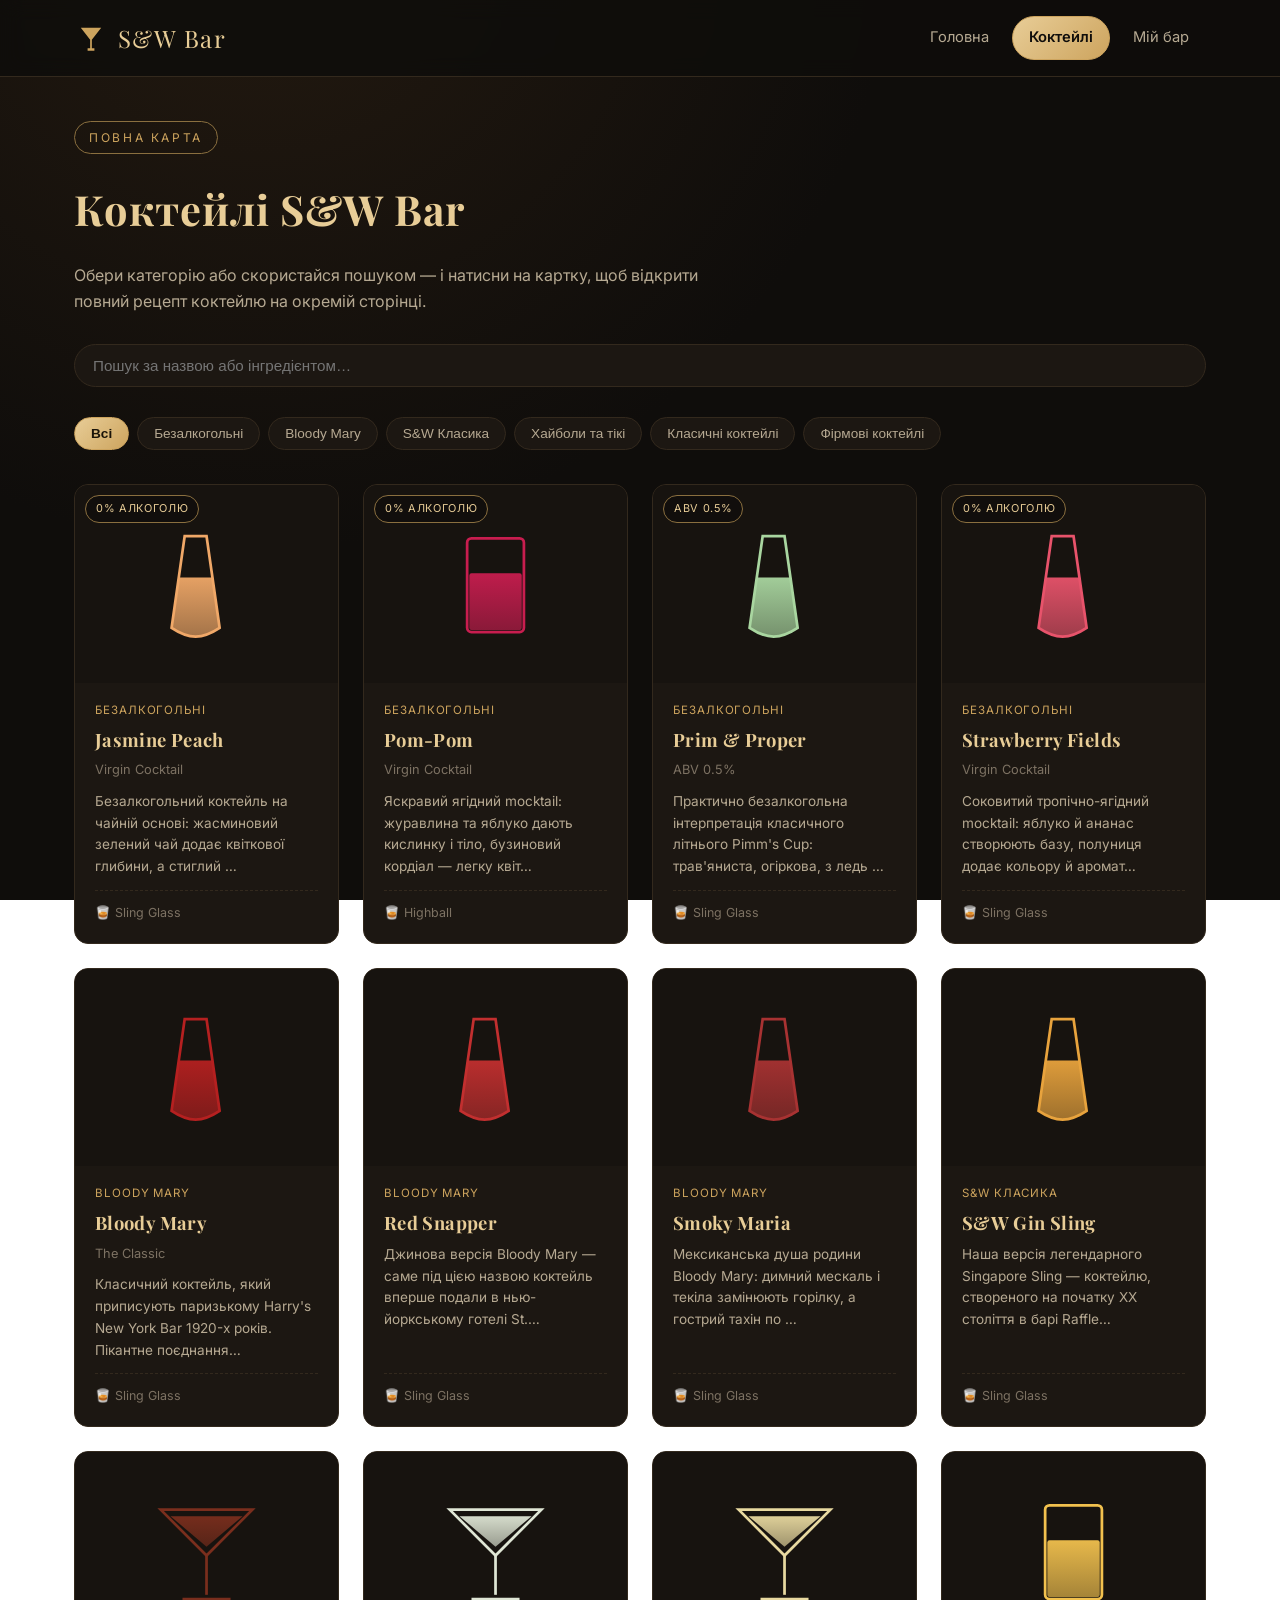
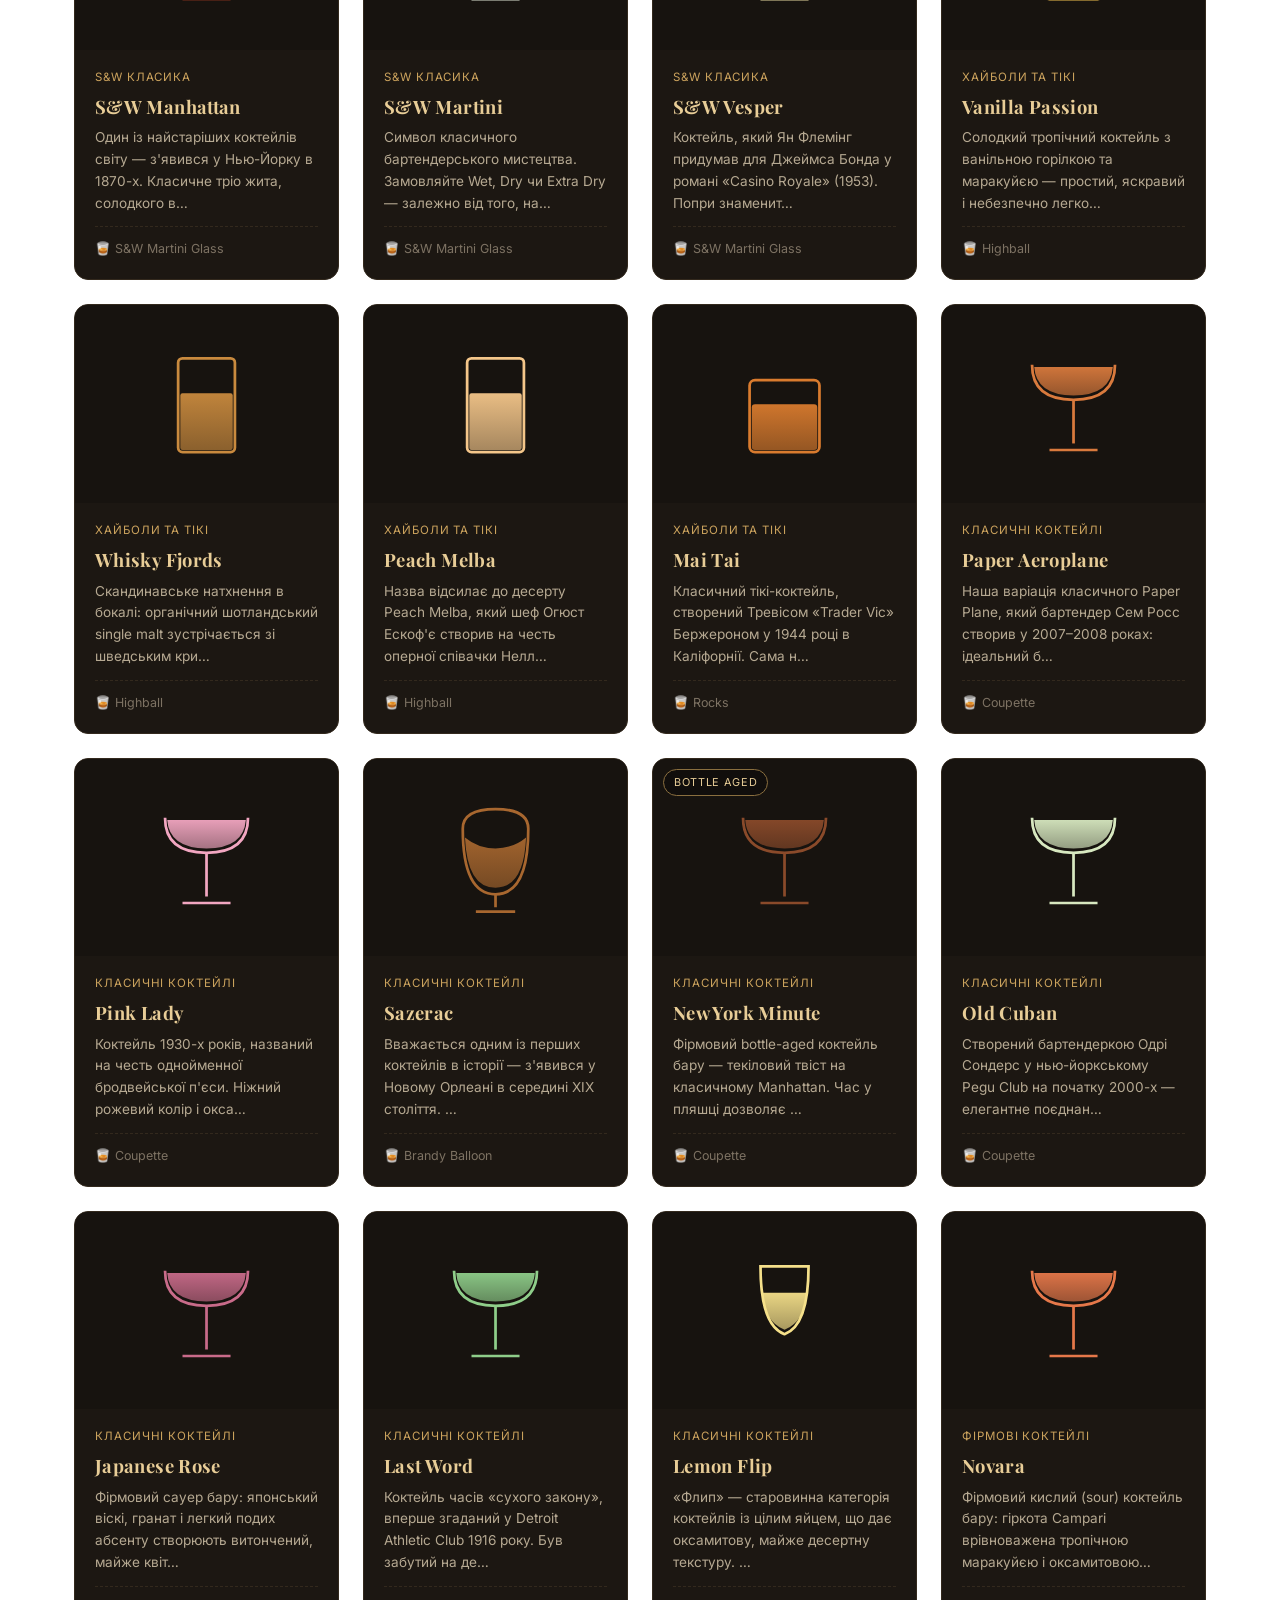
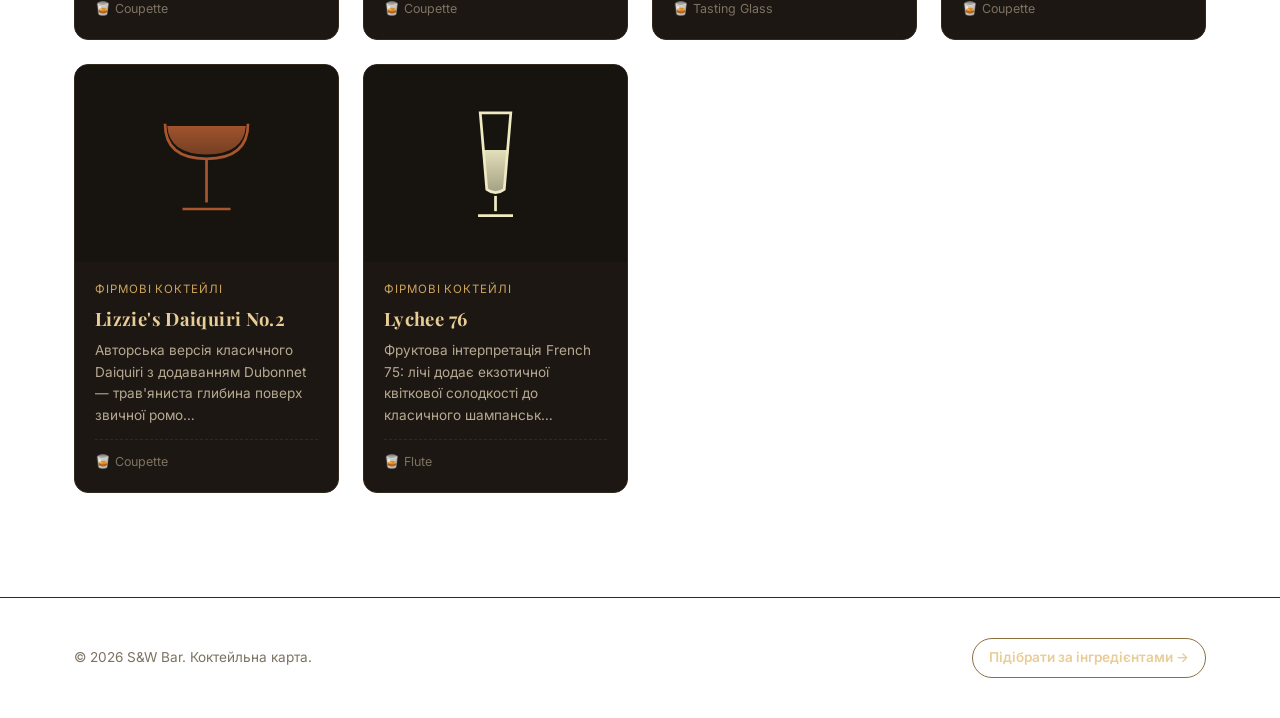
==== cocktails.html @ 6b331b67 "Add S&W Bar cocktail menu website 26 cocktails from the recipe cards (non-alcoholic, Bloody Mary lin" ====
<!DOCTYPE html>
<html lang="uk">
<head>
<meta charset="UTF-8">
<meta name="viewport" content="width=device-width, initial-scale=1.0">
<title>Коктейлі — S&amp;W Bar</title>
<meta name="description" content="Повна коктейльна карта S&W Bar: 26 рецептів з фото, інгредієнтами, методом приготування та історією кожного коктейлю.">
<link rel="icon" href="data:image/svg+xml,<svg xmlns=%22http://www.w3.org/2000/svg%22 viewBox=%220 0 100 100%22><text y=%22.9em%22 font-size=%2290%22>🍸</text></svg>">
<link rel="preconnect" href="https://fonts.googleapis.com">
<link href="https://fonts.googleapis.com/css2?family=Playfair+Display:wght@600;700&family=Inter:wght@400;500;600;700&display=swap" rel="stylesheet">
<link rel="stylesheet" href="css/style.css">
</head>
<body>

<header class="site-header">
  <nav class="nav">
    <a class="logo" href="index.html">
      <svg class="mark" viewBox="0 0 40 40" fill="none" xmlns="http://www.w3.org/2000/svg">
        <path d="M8 8H32L21 22V32H24V35H16V32H19V22L8 8Z" fill="#cda45e"/>
      </svg>
      S&amp;W Bar
    </a>
    <button class="nav-toggle" aria-label="Меню">☰</button>
    <div class="nav-links">
      <a href="index.html">Головна</a>
      <a href="cocktails.html" class="active">Коктейлі</a>
      <a href="my-bar.html">Мій бар</a>
    </div>
  </nav>
</header>

<main class="section" style="padding-top:44px;">
  <div class="container">

    <!-- ===== Список коктейлів ===== -->
    <div id="list-view">
      <div class="section-head" style="text-align:left; margin:0 0 30px;">
        <span class="eyebrow">Повна карта</span>
        <h1 style="font-size:clamp(2rem,4vw,2.6rem);">Коктейлі S&amp;W Bar</h1>
        <p>Обери категорію або скористайся пошуком — і натисни на картку, щоб відкрити повний рецепт коктейлю на окремій сторінці.</p>
      </div>

      <div class="toolbar">
        <input type="text" id="search-input" class="search-input" placeholder="Пошук за назвою або інгредієнтом…">
      </div>
      <div class="filter-chips" id="category-chips" style="margin-bottom:34px;"></div>

      <div class="cocktail-grid" id="cocktail-grid"></div>
      <div class="empty-state" id="empty-state" style="display:none;">
        Нічого не знайдено. Спробуй інший запит або категорію.
      </div>
    </div>

    <!-- ===== Детальна сторінка коктейлю ===== -->
    <div id="detail-view" style="display:none;"></div>

  </div>
</main>

<footer class="site-footer">
  <div class="container footer-grid">
    <span>© <span id="year"></span> S&amp;W Bar. Коктейльна карта.</span>
    <a href="my-bar.html" class="btn btn-ghost btn-small">Підібрати за інгредієнтами →</a>
  </div>
</footer>

<script src="js/data.js"></script>
<script src="js/main.js"></script>
<script src="js/cocktails.js"></script>
<script>document.getElementById("year").textContent = new Date().getFullYear();</script>
</body>
</html>
---- css/style.css ----
/* ===================== S&W Bar — базові стилі ===================== */

:root {
  --bg: #0f0d0b;
  --bg-alt: #17130f;
  --bg-card: #1c1712;
  --bg-card-hover: #241d16;
  --gold: #cda45e;
  --gold-light: #e8cd97;
  --gold-dim: #8a6f3f;
  --text: #f3ede2;
  --text-muted: #b6a992;
  --text-faint: #7d7263;
  --border: #33291d;
  --danger: #c65b4a;
  --success: #7fae6b;
  --radius: 14px;
  --shadow: 0 18px 40px rgba(0, 0, 0, 0.45);
  --serif: "Playfair Display", "Georgia", serif;
  --sans: "Inter", "Segoe UI", sans-serif;
  --max-width: 1180px;
}

* { box-sizing: border-box; }

html { scroll-behavior: smooth; }

body {
  margin: 0;
  background: radial-gradient(circle at 20% -10%, #241a10 0%, var(--bg) 45%) fixed;
  color: var(--text);
  font-family: var(--sans);
  line-height: 1.6;
  -webkit-font-smoothing: antialiased;
}

img { max-width: 100%; display: block; }

a { color: inherit; text-decoration: none; }

h1, h2, h3, h4 {
  font-family: var(--serif);
  font-weight: 700;
  margin: 0 0 0.5em;
  color: var(--gold-light);
  letter-spacing: 0.02em;
}

p { margin: 0 0 1em; color: var(--text-muted); }

.container {
  max-width: var(--max-width);
  margin: 0 auto;
  padding: 0 24px;
}

/* ===================== Навігація ===================== */

.site-header {
  position: sticky;
  top: 0;
  z-index: 100;
  backdrop-filter: blur(10px);
  background: rgba(15, 13, 11, 0.86);
  border-bottom: 1px solid var(--border);
}

.nav {
  max-width: var(--max-width);
  margin: 0 auto;
  padding: 16px 24px;
  display: flex;
  align-items: center;
  justify-content: space-between;
  gap: 16px;
}

.logo {
  display: flex;
  align-items: center;
  gap: 10px;
  font-family: var(--serif);
  font-size: 1.5rem;
  color: var(--gold-light);
  letter-spacing: 0.06em;
}

.logo .mark {
  width: 34px;
  height: 34px;
  flex-shrink: 0;
}

.nav-links {
  display: flex;
  gap: 6px;
  align-items: center;
}

.nav-links a {
  padding: 9px 16px;
  border-radius: 999px;
  font-size: 0.92rem;
  color: var(--text-muted);
  transition: all 0.2s ease;
  border: 1px solid transparent;
  white-space: nowrap;
}

.nav-links a:hover { color: var(--gold-light); }

.nav-links a.active {
  color: var(--bg);
  background: linear-gradient(135deg, var(--gold-light), var(--gold));
  border-color: var(--gold);
  font-weight: 600;
}

.nav-toggle {
  display: none;
  background: none;
  border: 1px solid var(--border);
  color: var(--gold-light);
  border-radius: 8px;
  padding: 8px 12px;
  font-size: 1.1rem;
  cursor: pointer;
}

/* ===================== Кнопки ===================== */

.btn {
  display: inline-flex;
  align-items: center;
  justify-content: center;
  gap: 8px;
  padding: 13px 26px;
  border-radius: 999px;
  font-weight: 600;
  font-size: 0.95rem;
  cursor: pointer;
  border: 1px solid transparent;
  transition: transform 0.15s ease, box-shadow 0.15s ease, background 0.2s ease;
  font-family: var(--sans);
}

.btn:active { transform: translateY(1px) scale(0.99); }

.btn-primary {
  background: linear-gradient(135deg, var(--gold-light), var(--gold));
  color: #1a1409;
  box-shadow: 0 10px 25px rgba(205, 164, 94, 0.25);
}

.btn-primary:hover { box-shadow: 0 14px 32px rgba(205, 164, 94, 0.4); }

.btn-ghost {
  background: transparent;
  color: var(--gold-light);
  border-color: var(--gold-dim);
}

.btn-ghost:hover { background: rgba(205, 164, 94, 0.1); }

.btn-danger {
  background: transparent;
  border-color: var(--danger);
  color: var(--danger);
  padding: 8px 16px;
  font-size: 0.85rem;
}

.btn-danger:hover { background: rgba(198, 91, 74, 0.12); }

.btn-small { padding: 8px 16px; font-size: 0.85rem; }

/* ===================== Hero (головна) ===================== */

.hero {
  position: relative;
  overflow: hidden;
  padding: 80px 0 60px;
  border-bottom: 1px solid var(--border);
}

.hero::before {
  content: "";
  position: absolute;
  inset: 0;
  background:
    radial-gradient(circle at 85% 15%, rgba(205, 164, 94, 0.16), transparent 45%),
    radial-gradient(circle at 10% 90%, rgba(120, 60, 30, 0.18), transparent 50%);
  pointer-events: none;
}

.hero-grid {
  position: relative;
  display: grid;
  grid-template-columns: 1.1fr 0.9fr;
  gap: 56px;
  align-items: center;
}

.eyebrow {
  display: inline-block;
  text-transform: uppercase;
  letter-spacing: 0.22em;
  font-size: 0.75rem;
  color: var(--gold);
  border: 1px solid var(--gold-dim);
  padding: 6px 14px;
  border-radius: 999px;
  margin-bottom: 22px;
}

.hero h1 {
  font-size: clamp(2.4rem, 5vw, 3.6rem);
  line-height: 1.08;
  margin-bottom: 20px;
}

.hero h1 span { color: var(--gold); }

.hero-lead {
  font-size: 1.08rem;
  max-width: 46ch;
  margin-bottom: 32px;
}

.hero-actions { display: flex; gap: 14px; flex-wrap: wrap; margin-bottom: 40px; }

.hero-stats {
  display: flex;
  gap: 34px;
  flex-wrap: wrap;
}

.hero-stats div strong {
  display: block;
  font-family: var(--serif);
  font-size: 1.7rem;
  color: var(--gold-light);
}

.hero-stats div span {
  font-size: 0.82rem;
  color: var(--text-faint);
  text-transform: uppercase;
  letter-spacing: 0.08em;
}

/* Бармен — ілюстрація-плейсхолдер */
.bartender-frame {
  position: relative;
  border-radius: 28px;
  overflow: hidden;
  aspect-ratio: 4 / 5;
  border: 1px solid var(--border);
  box-shadow: var(--shadow);
  background: linear-gradient(160deg, #241c14, #0f0d0b 70%);
}

.bartender-frame img {
  width: 100%;
  height: 100%;
  object-fit: cover;
}

.bartender-frame .placeholder-note {
  position: absolute;
  bottom: 14px;
  left: 14px;
  right: 14px;
  background: rgba(15, 13, 11, 0.72);
  border: 1px solid var(--border);
  color: var(--text-faint);
  font-size: 0.72rem;
  padding: 8px 12px;
  border-radius: 10px;
  text-align: center;
}

/* ===================== Категорії на головній ===================== */

.section { padding: 64px 0; }
.section-head { max-width: 640px; margin: 0 auto 40px; text-align: center; }
.section-head h2 { font-size: clamp(1.8rem, 3vw, 2.4rem); }

.category-grid {
  display: grid;
  grid-template-columns: repeat(auto-fit, minmax(260px, 1fr));
  gap: 20px;
}

.category-card {
  position: relative;
  padding: 28px 24px;
  border-radius: var(--radius);
  background: linear-gradient(155deg, var(--bg-card), var(--bg-alt));
  border: 1px solid var(--border);
  transition: transform 0.2s ease, border-color 0.2s ease, box-shadow 0.2s ease;
  overflow: hidden;
}

.category-card::after {
  content: "";
  position: absolute;
  right: -30px;
  bottom: -30px;
  width: 120px;
  height: 120px;
  border-radius: 50%;
  background: var(--card-accent, var(--gold));
  opacity: 0.12;
  filter: blur(10px);
}

.category-card:hover {
  transform: translateY(-4px);
  border-color: var(--gold-dim);
  box-shadow: var(--shadow);
}

.category-card h3 { margin-bottom: 6px; font-size: 1.25rem; }
.category-card p { font-size: 0.9rem; margin-bottom: 18px; }
.category-card .count { font-size: 0.78rem; color: var(--text-faint); }
.category-card .go {
  display: inline-flex;
  align-items: center;
  gap: 6px;
  color: var(--gold-light);
  font-weight: 600;
  font-size: 0.9rem;
}

/* ===================== Про бар ===================== */

.about-grid {
  display: grid;
  grid-template-columns: 1fr 1fr;
  gap: 48px;
  align-items: center;
}

.about-card {
  background: var(--bg-card);
  border: 1px solid var(--border);
  border-radius: var(--radius);
  padding: 30px;
}

.about-card h4 { font-size: 1.05rem; margin-bottom: 8px; }
.about-card p { font-size: 0.9rem; margin-bottom: 0; }

.feature-list { display: grid; gap: 18px; }

/* ===================== Картки коктейлів (список) ===================== */

.toolbar {
  display: flex;
  flex-wrap: wrap;
  gap: 12px;
  align-items: center;
  justify-content: space-between;
  margin-bottom: 30px;
}

.search-input {
  flex: 1;
  min-width: 220px;
  padding: 12px 18px;
  border-radius: 999px;
  border: 1px solid var(--border);
  background: var(--bg-card);
  color: var(--text);
  font-size: 0.95rem;
}

.search-input:focus { outline: none; border-color: var(--gold-dim); }

.filter-chips {
  display: flex;
  flex-wrap: wrap;
  gap: 8px;
}

.chip {
  padding: 8px 16px;
  border-radius: 999px;
  border: 1px solid var(--border);
  background: var(--bg-card);
  color: var(--text-muted);
  font-size: 0.85rem;
  cursor: pointer;
  transition: all 0.15s ease;
  user-select: none;
}

.chip:hover { border-color: var(--gold-dim); color: var(--gold-light); }

.chip.active {
  background: linear-gradient(135deg, var(--gold-light), var(--gold));
  color: #1a1409;
  border-color: var(--gold);
  font-weight: 600;
}

.cocktail-grid {
  display: grid;
  grid-template-columns: repeat(auto-fill, minmax(260px, 1fr));
  gap: 24px;
}

.cocktail-card {
  background: var(--bg-card);
  border: 1px solid var(--border);
  border-radius: var(--radius);
  overflow: hidden;
  cursor: pointer;
  transition: transform 0.2s ease, box-shadow 0.2s ease, border-color 0.2s ease;
  display: flex;
  flex-direction: column;
}

.cocktail-card:hover {
  transform: translateY(-6px);
  box-shadow: var(--shadow);
  border-color: var(--gold-dim);
}

.card-media {
  position: relative;
  aspect-ratio: 4 / 3;
  background: var(--bg-alt);
  display: flex;
  align-items: center;
  justify-content: center;
  overflow: hidden;
}

.card-media img { width: 100%; height: 100%; object-fit: cover; }

.card-media .badge {
  position: absolute;
  top: 10px;
  left: 10px;
  background: rgba(15, 13, 11, 0.75);
  border: 1px solid var(--gold-dim);
  color: var(--gold-light);
  font-size: 0.68rem;
  padding: 4px 10px;
  border-radius: 999px;
  text-transform: uppercase;
  letter-spacing: 0.06em;
}

.card-media .custom-badge {
  position: absolute;
  top: 10px;
  right: 10px;
  background: rgba(127, 174, 107, 0.85);
  color: #0f1a0c;
  font-size: 0.68rem;
  padding: 4px 10px;
  border-radius: 999px;
  font-weight: 700;
}

.card-body { padding: 18px 20px 20px; flex: 1; display: flex; flex-direction: column; }
.card-body .cat { font-size: 0.72rem; color: var(--gold); text-transform: uppercase; letter-spacing: 0.08em; margin-bottom: 6px; }
.card-body h3 { font-size: 1.15rem; margin-bottom: 6px; }
.card-body .subtitle { font-size: 0.8rem; color: var(--text-faint); margin-bottom: 10px; }
.card-body .teaser { font-size: 0.85rem; flex: 1; margin-bottom: 12px; }
.card-body .glass-tag { font-size: 0.78rem; color: var(--text-faint); border-top: 1px dashed var(--border); padding-top: 12px; }

.empty-state {
  text-align: center;
  padding: 60px 20px;
  color: var(--text-faint);
  border: 1px dashed var(--border);
  border-radius: var(--radius);
}

/* ===================== SVG-плейсхолдер склянки ===================== */

.glass-art { width: 62%; height: 62%; }

/* ===================== Деталі коктейлю ===================== */

.detail-back {
  display: inline-flex;
  align-items: center;
  gap: 8px;
  margin-bottom: 26px;
  color: var(--text-muted);
  font-size: 0.9rem;
  cursor: pointer;
}

.detail-back:hover { color: var(--gold-light); }

.detail-grid {
  display: grid;
  grid-template-columns: 0.9fr 1.1fr;
  gap: 46px;
  align-items: start;
}

.detail-media {
  position: relative;
  border-radius: var(--radius);
  overflow: hidden;
  aspect-ratio: 3 / 4;
  background: var(--bg-alt);
  border: 1px solid var(--border);
  display: flex;
  align-items: center;
  justify-content: center;
  position: sticky;
  top: 100px;
}

.detail-media img { width: 100%; height: 100%; object-fit: cover; }

.detail-head .cat { color: var(--gold); text-transform: uppercase; font-size: 0.78rem; letter-spacing: 0.1em; margin-bottom: 8px; }
.detail-head h1 { font-size: clamp(2rem, 4vw, 2.6rem); margin-bottom: 4px; }
.detail-head .subtitle { color: var(--text-faint); margin-bottom: 18px; font-size: 0.95rem; }

.meta-row { display: flex; gap: 10px; flex-wrap: wrap; margin-bottom: 26px; }
.meta-pill {
  font-size: 0.8rem;
  padding: 7px 14px;
  border-radius: 999px;
  border: 1px solid var(--border);
  color: var(--text-muted);
  background: var(--bg-card);
}

.detail-section { margin-bottom: 30px; }
.detail-section h2 { font-size: 1.15rem; text-transform: uppercase; letter-spacing: 0.06em; margin-bottom: 14px; color: var(--gold-light); }

.ingredient-list {
  list-style: none;
  margin: 0;
  padding: 0;
  counter-reset: ing;
  display: grid;
  gap: 10px;
}

.ingredient-list li {
  counter-increment: ing;
  display: flex;
  gap: 12px;
  padding: 12px 16px;
  background: var(--bg-card);
  border: 1px solid var(--border);
  border-radius: 10px;
  font-size: 0.95rem;
}

.ingredient-list li::before {
  content: counter(ing) ".";
  color: var(--gold);
  font-weight: 700;
  font-family: var(--serif);
  min-width: 22px;
}

.method-list {
  list-style: none;
  margin: 0;
  padding: 0;
  counter-reset: step;
  display: grid;
  gap: 14px;
}

.method-list li {
  counter-increment: step;
  display: flex;
  gap: 14px;
  font-size: 0.95rem;
  color: var(--text);
}

.method-list li::before {
  content: counter(step);
  flex-shrink: 0;
  width: 28px;
  height: 28px;
  border-radius: 50%;
  background: linear-gradient(135deg, var(--gold-light), var(--gold));
  color: #1a1409;
  font-weight: 700;
  font-size: 0.85rem;
  display: flex;
  align-items: center;
  justify-content: center;
}

.garnish-box, .story-box {
  padding: 18px 20px;
  border-radius: var(--radius);
  background: var(--bg-card);
  border: 1px solid var(--border);
  font-size: 0.95rem;
}

.story-box { border-left: 3px solid var(--gold); font-style: italic; color: var(--text-muted); }

/* ===================== Мій бар ===================== */

.tabs { display: flex; gap: 10px; margin-bottom: 34px; flex-wrap: wrap; }
.tab-btn {
  padding: 12px 22px;
  border-radius: 999px;
  border: 1px solid var(--border);
  background: var(--bg-card);
  color: var(--text-muted);
  cursor: pointer;
  font-weight: 600;
  font-size: 0.92rem;
}
.tab-btn.active { background: linear-gradient(135deg, var(--gold-light), var(--gold)); color: #1a1409; border-color: var(--gold); }

.tab-panel { display: none; }
.tab-panel.active { display: block; }

.ingredient-cloud {
  display: flex;
  flex-wrap: wrap;
  gap: 10px;
  margin-bottom: 26px;
}

.match-card {
  display: flex;
  gap: 16px;
  padding: 16px;
  border-radius: var(--radius);
  background: var(--bg-card);
  border: 1px solid var(--border);
  margin-bottom: 14px;
  align-items: center;
  cursor: pointer;
}

.match-card:hover { border-color: var(--gold-dim); }

.match-thumb {
  width: 74px;
  height: 74px;
  border-radius: 10px;
  overflow: hidden;
  flex-shrink: 0;
  background: var(--bg-alt);
}

.match-thumb img { width: 100%; height: 100%; object-fit: cover; }

.match-info { flex: 1; }
.match-info h4 { margin-bottom: 4px; font-size: 1.02rem; }
.match-info .missing { font-size: 0.8rem; color: var(--text-faint); }
.match-info .missing strong { color: var(--danger); font-weight: 600; }
.match-score {
  font-size: 0.78rem;
  padding: 5px 12px;
  border-radius: 999px;
  background: rgba(127, 174, 107, 0.16);
  color: var(--success);
  white-space: nowrap;
}
.match-score.partial { background: rgba(205, 164, 94, 0.14); color: var(--gold-light); }

/* Форма додавання коктейлю */

.form-card {
  background: var(--bg-card);
  border: 1px solid var(--border);
  border-radius: var(--radius);
  padding: 32px;
}

.form-grid { display: grid; grid-template-columns: 1fr 1fr; gap: 18px; }
.form-grid .full { grid-column: 1 / -1; }

.field label {
  display: block;
  font-size: 0.85rem;
  color: var(--text-muted);
  margin-bottom: 6px;
}

.field input[type="text"],
.field input[type="number"],
.field select,
.field textarea {
  width: 100%;
  padding: 11px 14px;
  border-radius: 8px;
  border: 1px solid var(--border);
  background: var(--bg-alt);
  color: var(--text);
  font-family: var(--sans);
  font-size: 0.92rem;
}

.field textarea { resize: vertical; min-height: 90px; }
.field input:focus, .field select:focus, .field textarea:focus { outline: none; border-color: var(--gold-dim); }

.dynamic-rows { display: grid; gap: 10px; margin-bottom: 10px; }
.dynamic-row { display: flex; gap: 8px; }
.dynamic-row input { flex: 1; }
.row-remove {
  width: 40px;
  border-radius: 8px;
  border: 1px solid var(--border);
  background: var(--bg-alt);
  color: var(--danger);
  cursor: pointer;
  font-size: 1.1rem;
}

.photo-drop {
  border: 1.5px dashed var(--border);
  border-radius: var(--radius);
  padding: 28px;
  text-align: center;
  cursor: pointer;
  color: var(--text-faint);
  font-size: 0.9rem;
  position: relative;
  overflow: hidden;
}

.photo-drop img { max-height: 180px; margin: 0 auto 10px; border-radius: 10px; }
.photo-drop input { position: absolute; inset: 0; opacity: 0; cursor: pointer; }

.form-note {
  font-size: 0.8rem;
  color: var(--text-faint);
  background: var(--bg-alt);
  border: 1px solid var(--border);
  padding: 12px 16px;
  border-radius: 10px;
  margin-top: 18px;
}

.custom-grid-head { display: flex; justify-content: space-between; align-items: center; margin: 46px 0 20px; flex-wrap: wrap; gap: 10px; }

/* ===================== Footer ===================== */

.site-footer {
  border-top: 1px solid var(--border);
  padding: 40px 0;
  margin-top: 40px;
  color: var(--text-faint);
  font-size: 0.85rem;
}

.footer-grid { display: flex; justify-content: space-between; align-items: center; flex-wrap: wrap; gap: 14px; }

/* ===================== Адаптив ===================== */

@media (max-width: 880px) {
  .hero-grid { grid-template-columns: 1fr; }
  .bartender-frame { max-width: 420px; margin: 0 auto; }
  .about-grid { grid-template-columns: 1fr; }
  .detail-grid { grid-template-columns: 1fr; }
  .detail-media { position: static; aspect-ratio: 16/10; }
  .form-grid { grid-template-columns: 1fr; }
}

@media (max-width: 720px) {
  .nav-links {
    position: fixed;
    inset: 68px 16px auto 16px;
    background: var(--bg-card);
    border: 1px solid var(--border);
    border-radius: var(--radius);
    padding: 12px;
    flex-direction: column;
    align-items: stretch;
    box-shadow: var(--shadow);
    display: none;
  }
  .nav-links.open { display: flex; }
  .nav-links a { text-align: center; }
  .nav-toggle { display: block; }
  .hero { padding: 50px 0 40px; }
  .hero-stats { gap: 20px; }
}
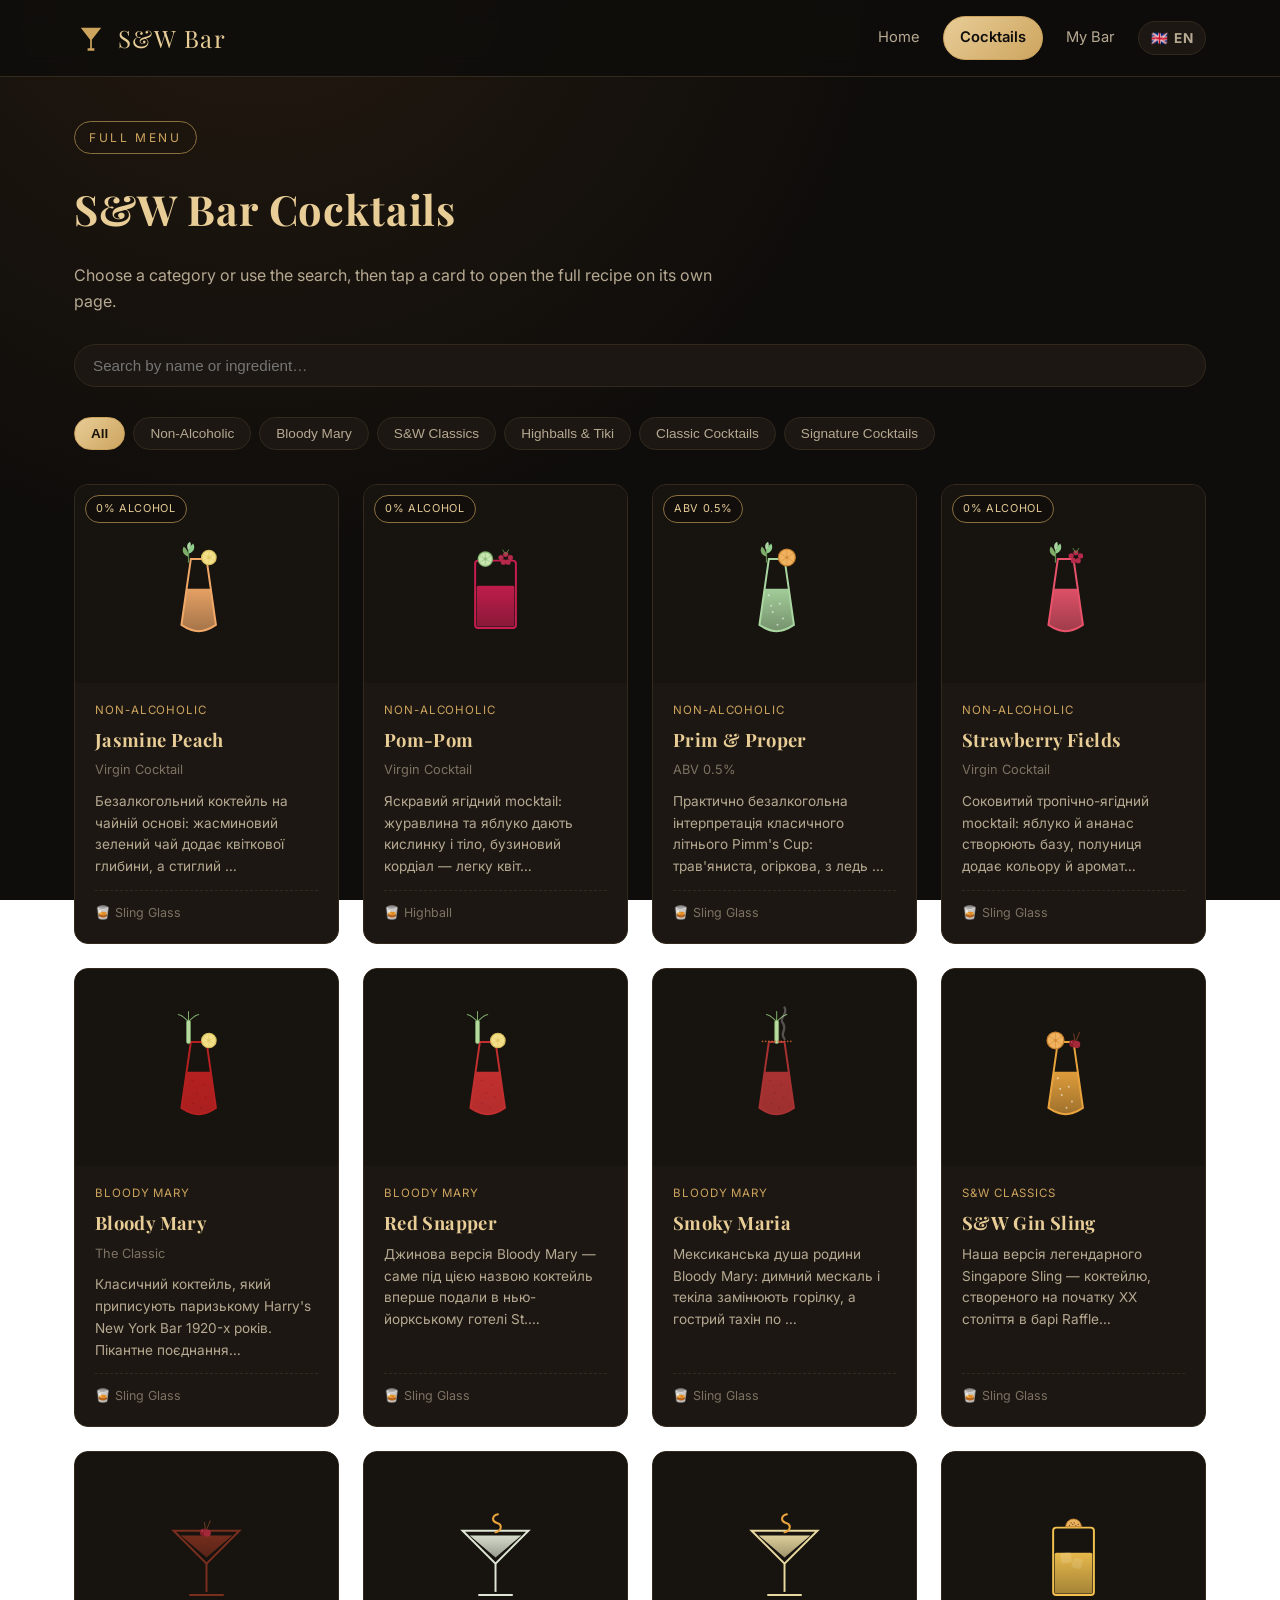
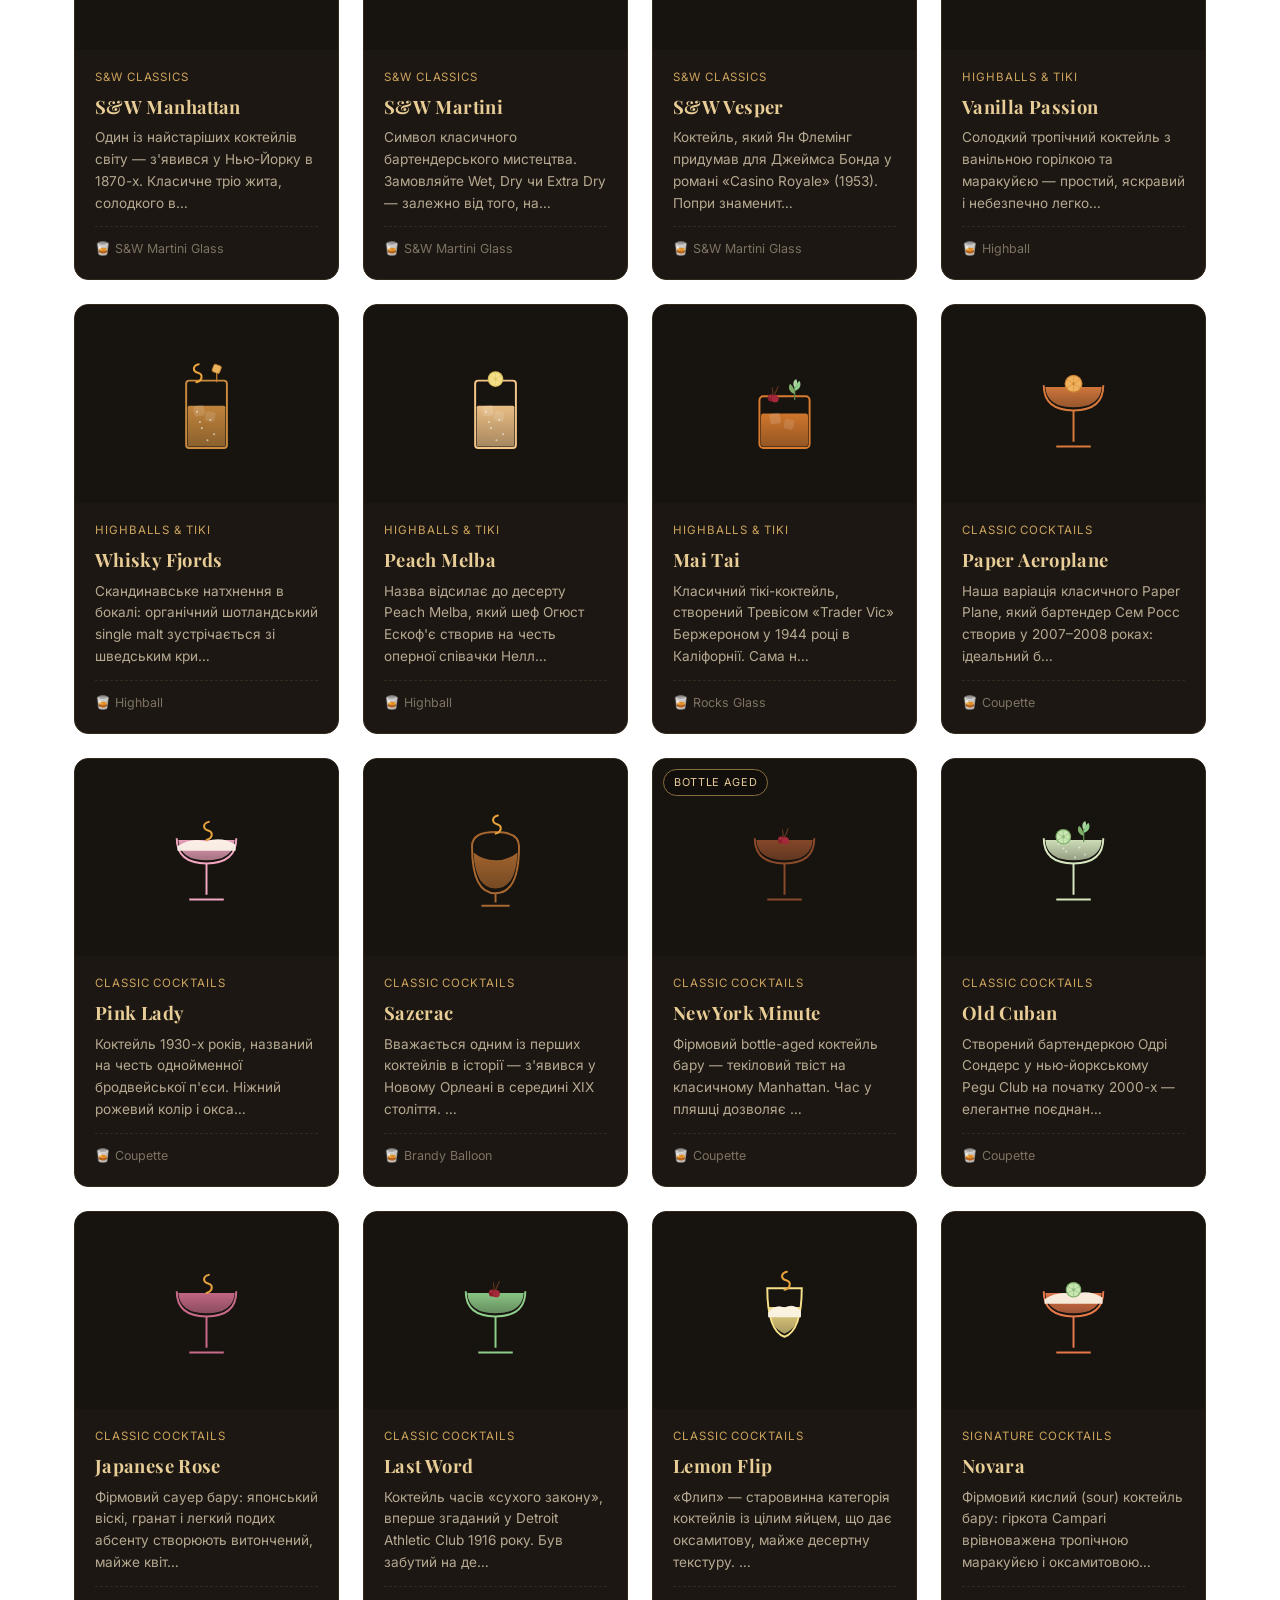
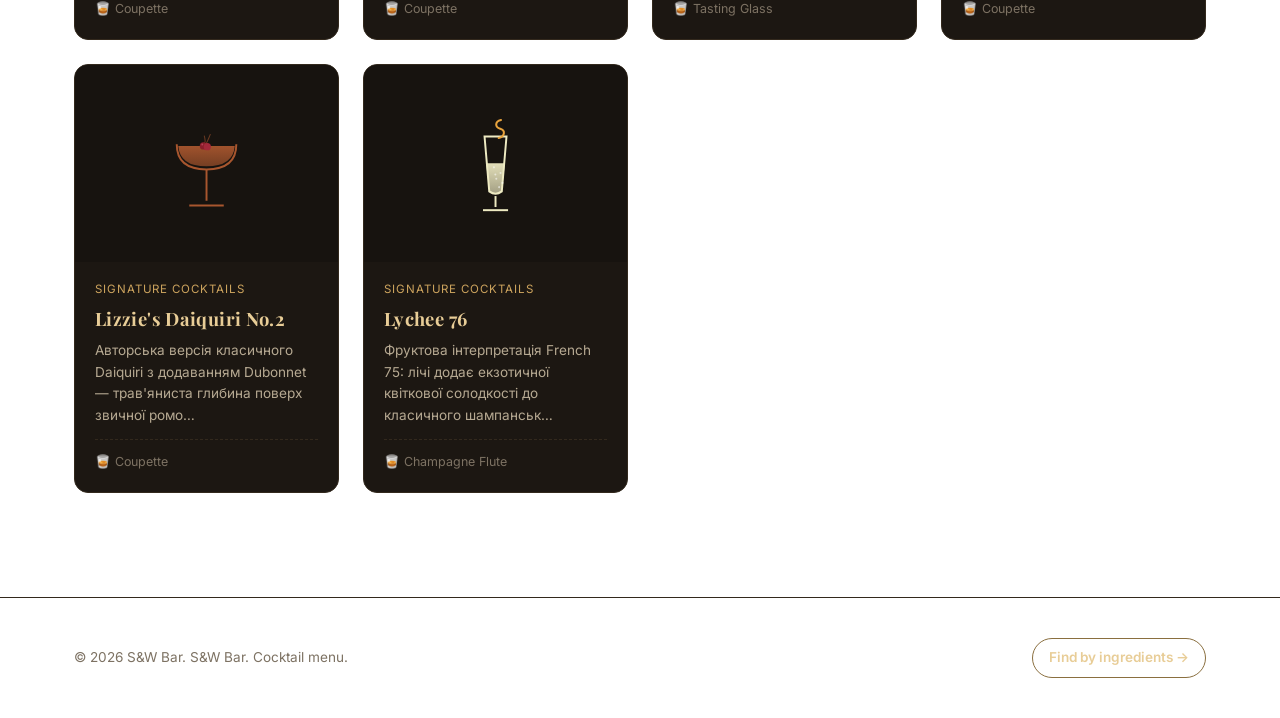
==== commit 4f66d380: "Add multi-language support, richer glass art, rename garnish label - New js/i18n.js: language switch" ====
--- a/cocktails.html
+++ b/cocktails.html
@@ -22,9 +22,10 @@
     </a>
     <button class="nav-toggle" aria-label="Меню">☰</button>
     <div class="nav-links">
-      <a href="index.html">Головна</a>
-      <a href="cocktails.html" class="active">Коктейлі</a>
-      <a href="my-bar.html">Мій бар</a>
+      <a href="index.html" data-i18n="nav.home">Головна</a>
+      <a href="cocktails.html" class="active" data-i18n="nav.cocktails">Коктейлі</a>
+      <a href="my-bar.html" data-i18n="nav.mybar">Мій бар</a>
+      <div class="lang-switch" id="lang-switch"></div>
     </div>
   </nav>
 </header>
@@ -35,18 +36,18 @@
     <!-- ===== Список коктейлів ===== -->
     <div id="list-view">
       <div class="section-head" style="text-align:left; margin:0 0 30px;">
-        <span class="eyebrow">Повна карта</span>
-        <h1 style="font-size:clamp(2rem,4vw,2.6rem);">Коктейлі S&amp;W Bar</h1>
-        <p>Обери категорію або скористайся пошуком — і натисни на картку, щоб відкрити повний рецепт коктейлю на окремій сторінці.</p>
+        <span class="eyebrow" data-i18n="cocktails.eyebrow">Повна карта</span>
+        <h1 style="font-size:clamp(2rem,4vw,2.6rem);" data-i18n="cocktails.title">Коктейлі S&amp;W Bar</h1>
+        <p data-i18n="cocktails.lead">Обери категорію або скористайся пошуком — і натисни на картку, щоб відкрити повний рецепт коктейлю на окремій сторінці.</p>
       </div>
 
       <div class="toolbar">
-        <input type="text" id="search-input" class="search-input" placeholder="Пошук за назвою або інгредієнтом…">
+        <input type="text" id="search-input" class="search-input" data-i18n-placeholder="cocktails.search.placeholder" placeholder="Пошук за назвою або інгредієнтом…">
       </div>
       <div class="filter-chips" id="category-chips" style="margin-bottom:34px;"></div>
 
       <div class="cocktail-grid" id="cocktail-grid"></div>
-      <div class="empty-state" id="empty-state" style="display:none;">
+      <div class="empty-state" id="empty-state" style="display:none;" data-i18n="cocktails.empty">
         Нічого не знайдено. Спробуй інший запит або категорію.
       </div>
     </div>
@@ -59,12 +60,15 @@
 
 <footer class="site-footer">
   <div class="container footer-grid">
-    <span>© <span id="year"></span> S&amp;W Bar. Коктейльна карта.</span>
-    <a href="my-bar.html" class="btn btn-ghost btn-small">Підібрати за інгредієнтами →</a>
+    <span>© <span id="year"></span> S&amp;W Bar. <span data-i18n="footer.copy">Коктейльна карта.</span></span>
+    <a href="my-bar.html" class="btn btn-ghost btn-small" data-i18n="footer.finder-link">Підібрати за інгредієнтами →</a>
   </div>
 </footer>
 
+<script src="js/i18n.js"></script>
+<script src="js/ui-translations.js"></script>
 <script src="js/data.js"></script>
+<script src="js/translations.js"></script>
 <script src="js/main.js"></script>
 <script src="js/cocktails.js"></script>
 <script>document.getElementById("year").textContent = new Date().getFullYear();</script>
--- a/css/style.css
+++ b/css/style.css
@@ -127,6 +127,62 @@
   cursor: pointer;
 }
 
+/* ===================== Перемикач мови ===================== */
+
+.lang-switch { position: relative; }
+
+.lang-current {
+  display: flex;
+  align-items: center;
+  gap: 6px;
+  padding: 8px 12px;
+  border-radius: 999px;
+  border: 1px solid var(--border);
+  background: var(--bg-card);
+  color: var(--text-muted);
+  font-size: 0.85rem;
+  cursor: pointer;
+  font-family: var(--sans);
+}
+
+.lang-current:hover { border-color: var(--gold-dim); color: var(--gold-light); }
+
+.lang-code { font-weight: 700; letter-spacing: 0.03em; }
+
+.lang-menu {
+  position: absolute;
+  top: calc(100% + 8px);
+  right: 0;
+  min-width: 170px;
+  background: var(--bg-card);
+  border: 1px solid var(--border);
+  border-radius: 12px;
+  box-shadow: var(--shadow);
+  list-style: none;
+  margin: 0;
+  padding: 6px;
+  display: none;
+  z-index: 200;
+}
+
+.lang-menu.open { display: block; }
+
+.lang-menu button {
+  width: 100%;
+  text-align: left;
+  padding: 9px 12px;
+  border-radius: 8px;
+  border: none;
+  background: none;
+  color: var(--text-muted);
+  font-size: 0.88rem;
+  cursor: pointer;
+  font-family: var(--sans);
+}
+
+.lang-menu button:hover { background: rgba(205, 164, 94, 0.1); color: var(--gold-light); }
+.lang-menu button.active { color: var(--gold-light); font-weight: 600; }
+
 /* ===================== Кнопки ===================== */
 
 .btn {
@@ -219,7 +275,7 @@
   margin-bottom: 20px;
 }
 
-.hero h1 span { color: var(--gold); }
+.hero h1 .gold-inline { color: var(--gold); }
 
 .hero-lead {
   font-size: 1.08rem;
